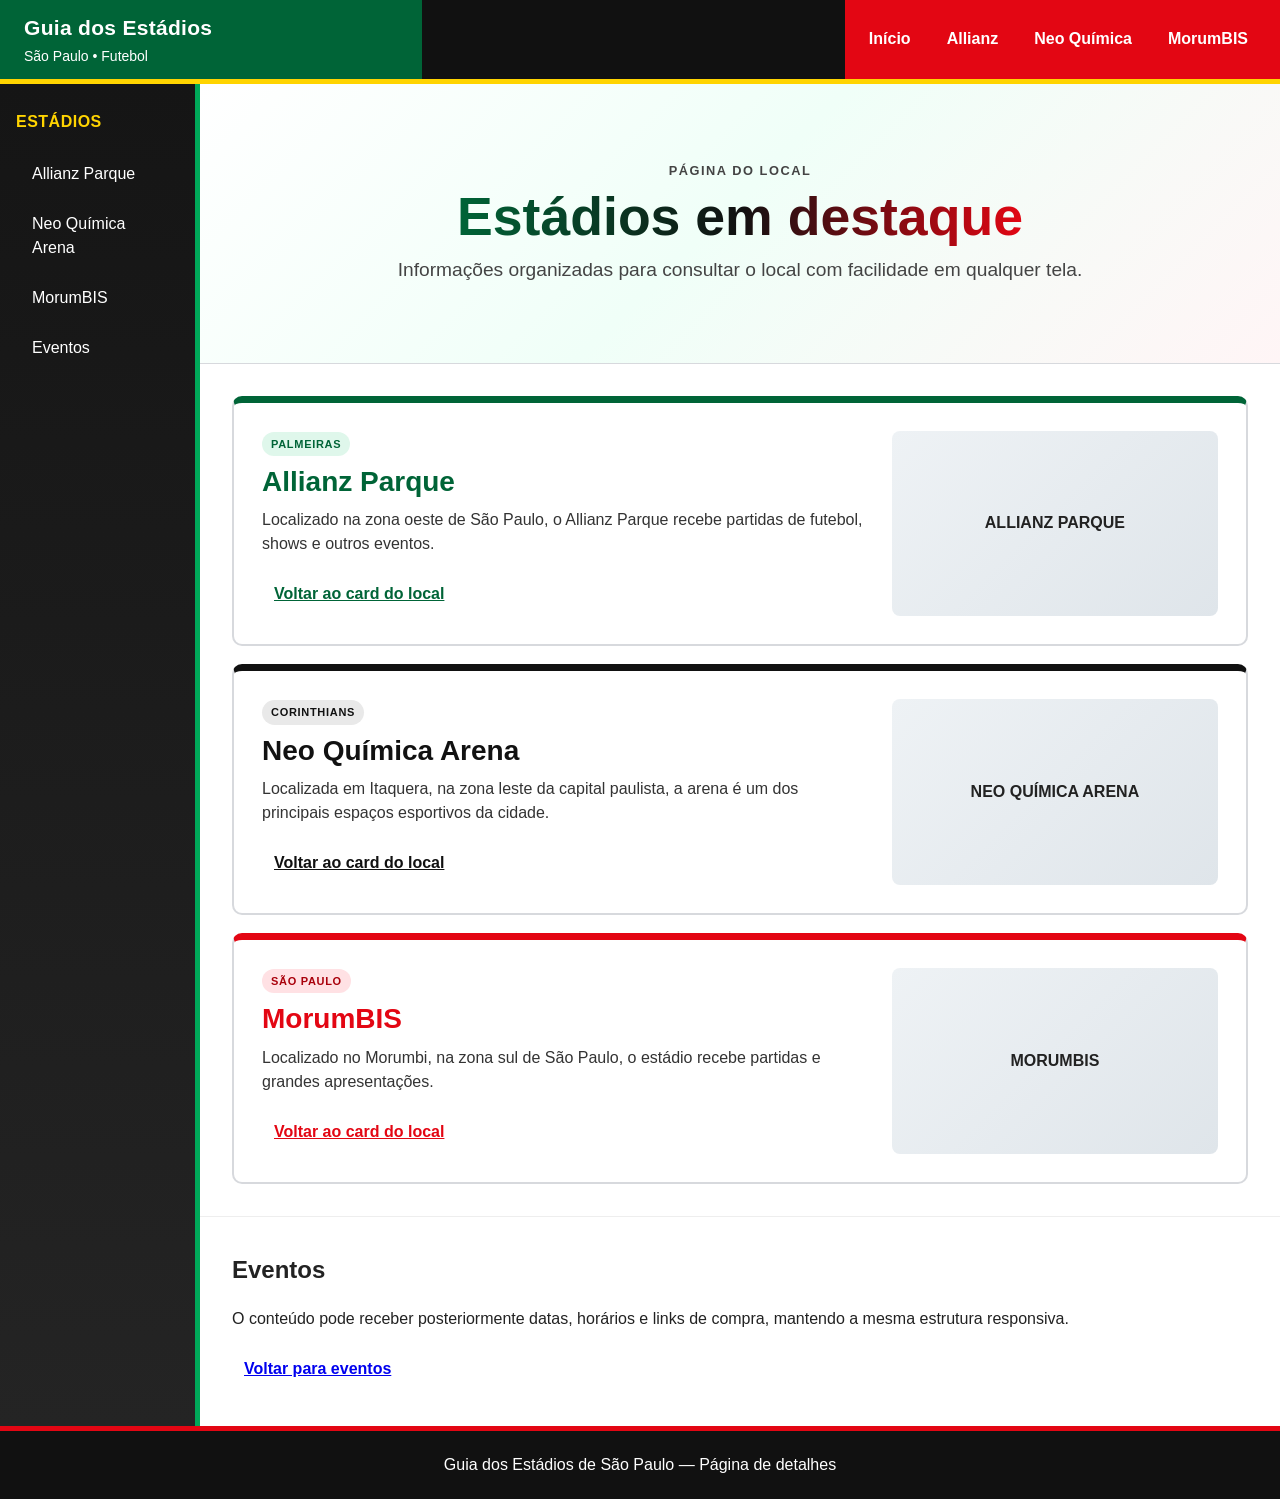
==== detalhe.html @ a21bcfe8 "refactor: reorganizar cabeçalho do guia" ====
<!DOCTYPE html>
<html lang="pt-BR">
<head>
    <meta charset="UTF-8">
    <meta name="viewport" content="width=device-width, initial-scale=1.0">
    <meta name="description" content="Detalhes dos principais estádios de São Paulo e eventos do guia.">
    <title>Detalhes dos estádios | Guia dos Estádios</title>
    <link rel="stylesheet" href="estilo.css">
</head>
<body>
    <header class="cabecalho">
        <div class="cabecalho-conteudo">
            <div class="identidade">
                <strong>Guia dos Estádios</strong>
                <span>São Paulo • Futebol</span>
            </div>
            <nav aria-label="Navegação principal">
                <ul class="menu">
                <li><a href="index.html" aria-label="Voltar para a página inicial">Início</a></li>
                <li><a href="#allianz">Allianz</a></li>
                <li><a href="#neo-quimica">Neo Química</a></li>
                <li><a href="#morumbis">MorumBIS</a></li>
                </ul>
            </nav>
        </div>
    </header>

    <aside class="lateral">
        <nav aria-label="Navegação da página de detalhes">
            <h2>Estádios</h2>
            <ul>
                <li><a href="#allianz">Allianz Parque</a></li>
                <li><a href="#neo-quimica">Neo Química Arena</a></li>
                <li><a href="#morumbis">MorumBIS</a></li>
                <li><a href="#eventos">Eventos</a></li>
            </ul>
        </nav>
    </aside>

    <main>
        <section class="hero hero-detalhe" aria-labelledby="titulo-detalhe">
            <p class="eyebrow">PÁGINA DO LOCAL</p>
            <h1 id="titulo-detalhe">Estádios em destaque</h1>
            <p>Informações organizadas para consultar o local com facilidade em qualquer tela.</p>
        </section>

        <section class="detalhes" aria-label="Detalhes dos estádios">
            <article id="allianz" class="local-detalhe palmeiras">
                <div class="local-conteudo">
                    <span class="time">PALMEIRAS</span>
                    <h2>Allianz Parque</h2>
                    <p>Localizado na zona oeste de São Paulo, o Allianz Parque recebe partidas de futebol, shows e outros eventos.</p>
                    <a class="botao-link" href="index.html#palmeiras">Voltar ao card do local</a>
                </div>
                <div class="media-box">
                    <div class="imagem-placeholder" role="img" aria-label="Representação visual do Allianz Parque">ALLIANZ PARQUE</div>
                </div>
            </article>

            <article id="neo-quimica" class="local-detalhe corinthians">
                <div class="local-conteudo">
                    <span class="time">CORINTHIANS</span>
                    <h2>Neo Química Arena</h2>
                    <p>Localizada em Itaquera, na zona leste da capital paulista, a arena é um dos principais espaços esportivos da cidade.</p>
                    <a class="botao-link" href="index.html#corinthians">Voltar ao card do local</a>
                </div>
                <div class="media-box">
                    <div class="imagem-placeholder" role="img" aria-label="Representação visual da Neo Química Arena">NEO QUÍMICA ARENA</div>
                </div>
            </article>

            <article id="morumbis" class="local-detalhe sao-paulo">
                <div class="local-conteudo">
                    <span class="time">SÃO PAULO</span>
                    <h2>MorumBIS</h2>
                    <p>Localizado no Morumbi, na zona sul de São Paulo, o estádio recebe partidas e grandes apresentações.</p>
                    <a class="botao-link" href="index.html#sao-paulo">Voltar ao card do local</a>
                </div>
                <div class="media-box">
                    <div class="imagem-placeholder" role="img" aria-label="Representação visual do MorumBIS">MORUMBIS</div>
                </div>
            </article>
        </section>

        <section id="eventos" class="secao-informativa">
            <h2>Eventos</h2>
            <p>O conteúdo pode receber posteriormente datas, horários e links de compra, mantendo a mesma estrutura responsiva.</p>
            <a class="botao-link" href="index.html#eventos">Voltar para eventos</a>
        </section>
    </main>

    <footer>
        <p>Guia dos Estádios de São Paulo — Página de detalhes</p>
    </footer>
</body>
</html>
---- estilo.css ----
:root {
    --verde-palmeiras: #006437;
    --verde-brilhante: #00a859;
    --preto-corinthians: #111111;
    --cinza-corinthians: #242424;
    --vermelho-sp: #e30613;
    --vermelho-escuro: #a9000b;
    --branco: #ffffff;
    --cinza-fundo: #f4f5f7;
    --cinza-borda: #d7d9dd;
    --amarelo-destaque: #ffd400;
    --foco: #005fcc;
}

* { box-sizing: border-box; }
html { scroll-behavior: smooth; }
body {
    margin: 0;
    min-height: 100vh;
    display: grid;
    grid-template-columns: minmax(150px, 200px) minmax(0, 1fr);
    grid-template-rows: auto minmax(0, 1fr) auto;
    grid-template-areas: "topo topo" "lado conteudo" "rodape rodape";
    background: var(--cinza-fundo);
    color: #222;
    font-family: Arial, Helvetica, sans-serif;
    font-size: 16px;
    line-height: 1.5;
}

.cabecalho { grid-area: topo; }
.lateral { grid-area: lado; }
main { grid-area: conteudo; min-width: 0; }
footer { grid-area: rodape; }

.cabecalho {
    display: flex;
    min-height: 82px;
    padding: 12px 24px;
    background: linear-gradient(90deg, var(--verde-palmeiras) 0 33%, var(--preto-corinthians) 33% 66%, var(--vermelho-sp) 66% 100%);
    color: var(--branco);
    border-bottom: 5px solid var(--amarelo-destaque);
}
.cabecalho-conteudo {
    width: 100%;
    display: flex;
    justify-content: space-between;
    align-items: center;
    gap: 24px;
}
.identidade { display: flex; flex-direction: column; }
.identidade strong { font-size: 21px; letter-spacing: .3px; }
.identidade span { font-size: 14px; margin-top: 2px; }
.menu { display: flex; align-items: center; flex-wrap: wrap; gap: 8px 20px; margin: 0; padding: 0; list-style: none; }
.menu a, .lateral a, .botao-link { min-height: 44px; }
.menu a {
    display: inline-flex; align-items: center; padding: 10px 8px;
    color: var(--branco); text-decoration: none; font-weight: 700;
}
.menu a:hover { color: var(--amarelo-destaque); }
.menu a.ativo { color: var(--amarelo-destaque); border-bottom: 3px solid var(--amarelo-destaque); }

.lateral {
    padding: 26px 16px;
    background: linear-gradient(180deg, #151515, #242424);
    border-right: 5px solid var(--verde-brilhante);
}
.lateral nav h2 { margin: 0 0 18px; color: var(--amarelo-destaque); font-size: 16px; text-transform: uppercase; letter-spacing: .5px; }
.lateral ul { margin: 0; padding: 0; list-style: none; }
.lateral li { margin-bottom: 6px; }
.lateral a {
    display: flex; align-items: center; padding: 10px 12px;
    color: var(--branco); text-decoration: none; border-left: 4px solid transparent; border-radius: 4px;
}
.lateral a:hover { background: var(--verde-palmeiras); border-left-color: var(--amarelo-destaque); }

.hero {
    display: flex; flex-direction: column; justify-content: center; align-items: center;
    min-height: 280px; padding: 40px 20px; text-align: center;
    background: linear-gradient(135deg, #fff, #f0fff8 48%, #fff5f6);
    border-bottom: 1px solid var(--cinza-borda);
}
.hero h1 {
    margin: 0 0 10px;
    font-size: clamp(2rem, 4.2vw + .4rem, 3.35rem);
    line-height: 1.08;
    font-weight: 800;
    overflow-wrap: anywhere;
    background: linear-gradient(90deg, var(--verde-palmeiras), var(--preto-corinthians), var(--vermelho-sp));
    -webkit-background-clip: text; background-clip: text; color: transparent;
}
.hero p { margin: 0; color: #444; font-size: clamp(1rem, 1vw + .75rem, 1.2rem); }
.eyebrow { margin-bottom: 8px !important; font-size: .8rem !important; font-weight: 800; letter-spacing: .12em; text-transform: uppercase; }

.cards { display: flex; flex-wrap: wrap; gap: 18px; padding: 32px; background: var(--branco); }
.card {
    position: relative; flex: 1 1 280px; min-width: 0; padding: 26px 24px;
    background: var(--branco); border: 2px solid var(--cinza-borda); border-radius: 10px;
    box-shadow: 0 5px 14px rgba(0,0,0,.07);
}
.card:hover { transform: translateY(-4px); box-shadow: 0 10px 22px rgba(0,0,0,.13); }
.card h3, .local-detalhe h2 { margin: 6px 0 10px; font-size: clamp(1.25rem, 1.1vw + 1rem, 1.75rem); line-height: 1.15; }
.card p, .local-detalhe p { margin: 0 0 16px; color: #333; }
.time { display: inline-block; margin-bottom: 4px; padding: 4px 9px; border-radius: 20px; font-size: 11px; font-weight: 800; letter-spacing: .7px; }
.botao-link { display: inline-flex; align-items: center; width: fit-content; padding: 10px 12px; border-radius: 5px; font-weight: 700; text-decoration: underline; }

.card.palmeiras, .local-detalhe.palmeiras { border-top: 7px solid var(--verde-palmeiras); }
.card.palmeiras .time, .local-detalhe.palmeiras .time { background: #dff7eb; color: var(--verde-palmeiras); }
.card.palmeiras h3, .card.palmeiras a, .local-detalhe.palmeiras h2, .local-detalhe.palmeiras a { color: var(--verde-palmeiras); }
.card.corinthians, .local-detalhe.corinthians { border-top: 7px solid var(--preto-corinthians); }
.card.corinthians .time, .local-detalhe.corinthians .time { background: #e9e9e9; color: var(--preto-corinthians); }
.card.corinthians h3, .card.corinthians a, .local-detalhe.corinthians h2, .local-detalhe.corinthians a { color: var(--preto-corinthians); }
.card.sao-paulo, .local-detalhe.sao-paulo { border-top: 7px solid var(--vermelho-sp); }
.card.sao-paulo .time, .local-detalhe.sao-paulo .time { background: #ffe1e4; color: var(--vermelho-escuro); }
.card.sao-paulo h3, .card.sao-paulo a, .local-detalhe.sao-paulo h2, .local-detalhe.sao-paulo a { color: var(--vermelho-sp); }

.secao-informativa { padding: 35px 32px; background: var(--branco); border-top: 1px solid #eee; }
.secao-informativa h2 { margin-top: 0; }

.detalhes { display: grid; gap: 18px; padding: 32px; background: var(--branco); }
.local-detalhe {
    display: grid; grid-template-columns: minmax(0, 1.3fr) minmax(220px, .7fr); gap: 24px;
    padding: 28px; border: 2px solid var(--cinza-borda); border-radius: 10px; background: #fff;
}
.media-box { display: flex; align-items: stretch; min-width: 0; }
.imagem-placeholder {
    width: 100%; min-height: 180px; display: grid; place-items: center; padding: 20px;
    border-radius: 8px; background: linear-gradient(135deg, #eef2f5, #dfe5ea); color: #222;
    font-weight: 800; text-align: center;
}
/* Regra universal para imagens adicionadas futuramente ao guia. */
img { max-width: 100%; height: auto; display: block; }
.media-box img { width: 100%; height: 100%; object-fit: cover; aspect-ratio: 16 / 9; border-radius: 8px; }

footer { padding: 22px; background: var(--preto-corinthians); color: var(--branco); text-align: center; border-top: 5px solid var(--vermelho-sp); }
footer p { margin: 0; }

:focus-visible { outline: 3px solid var(--foco); outline-offset: 3px; border-radius: 3px; }
.sr-only { position: absolute; width: 1px; height: 1px; padding: 0; margin: -1px; overflow: hidden; clip: rect(0,0,0,0); white-space: nowrap; border: 0; }

@media (max-width: 800px) {
    body { grid-template-columns: 1fr; grid-template-rows: auto auto minmax(0, 1fr) auto; grid-template-areas: "topo" "lado" "conteudo" "rodape"; }
    .cabecalho { align-items: stretch; }
    .cabecalho-conteudo { align-items: flex-start; flex-direction: column; gap: 10px; }
    .lateral { padding: 16px; border-right: 0; border-bottom: 5px solid var(--verde-brilhante); }
    .lateral ul { display: grid; grid-template-columns: repeat(2, minmax(0, 1fr)); gap: 6px; }
    .lateral li { margin: 0; }
    .menu { gap: 4px 8px; }
    .cards, .detalhes { padding: 20px; }
    .local-detalhe { grid-template-columns: 1fr; }
}

@media (max-width: 480px) {
    .cabecalho { padding: 12px 16px; }
    .menu { width: 100%; }
    .menu li { flex: 1 1 auto; }
    .menu a { justify-content: center; width: 100%; }
    .lateral ul { grid-template-columns: 1fr; }
    .hero { min-height: 230px; padding: 32px 16px; }
    .cards, .detalhes { padding: 16px; }
    .card, .local-detalhe { padding: 22px 18px; }
    .secao-informativa { padding: 28px 18px; }
}

@media (prefers-reduced-motion: reduce) {
    html { scroll-behavior: auto; }
    *, *::before, *::after { transition: none !important; animation: none !important; }
}
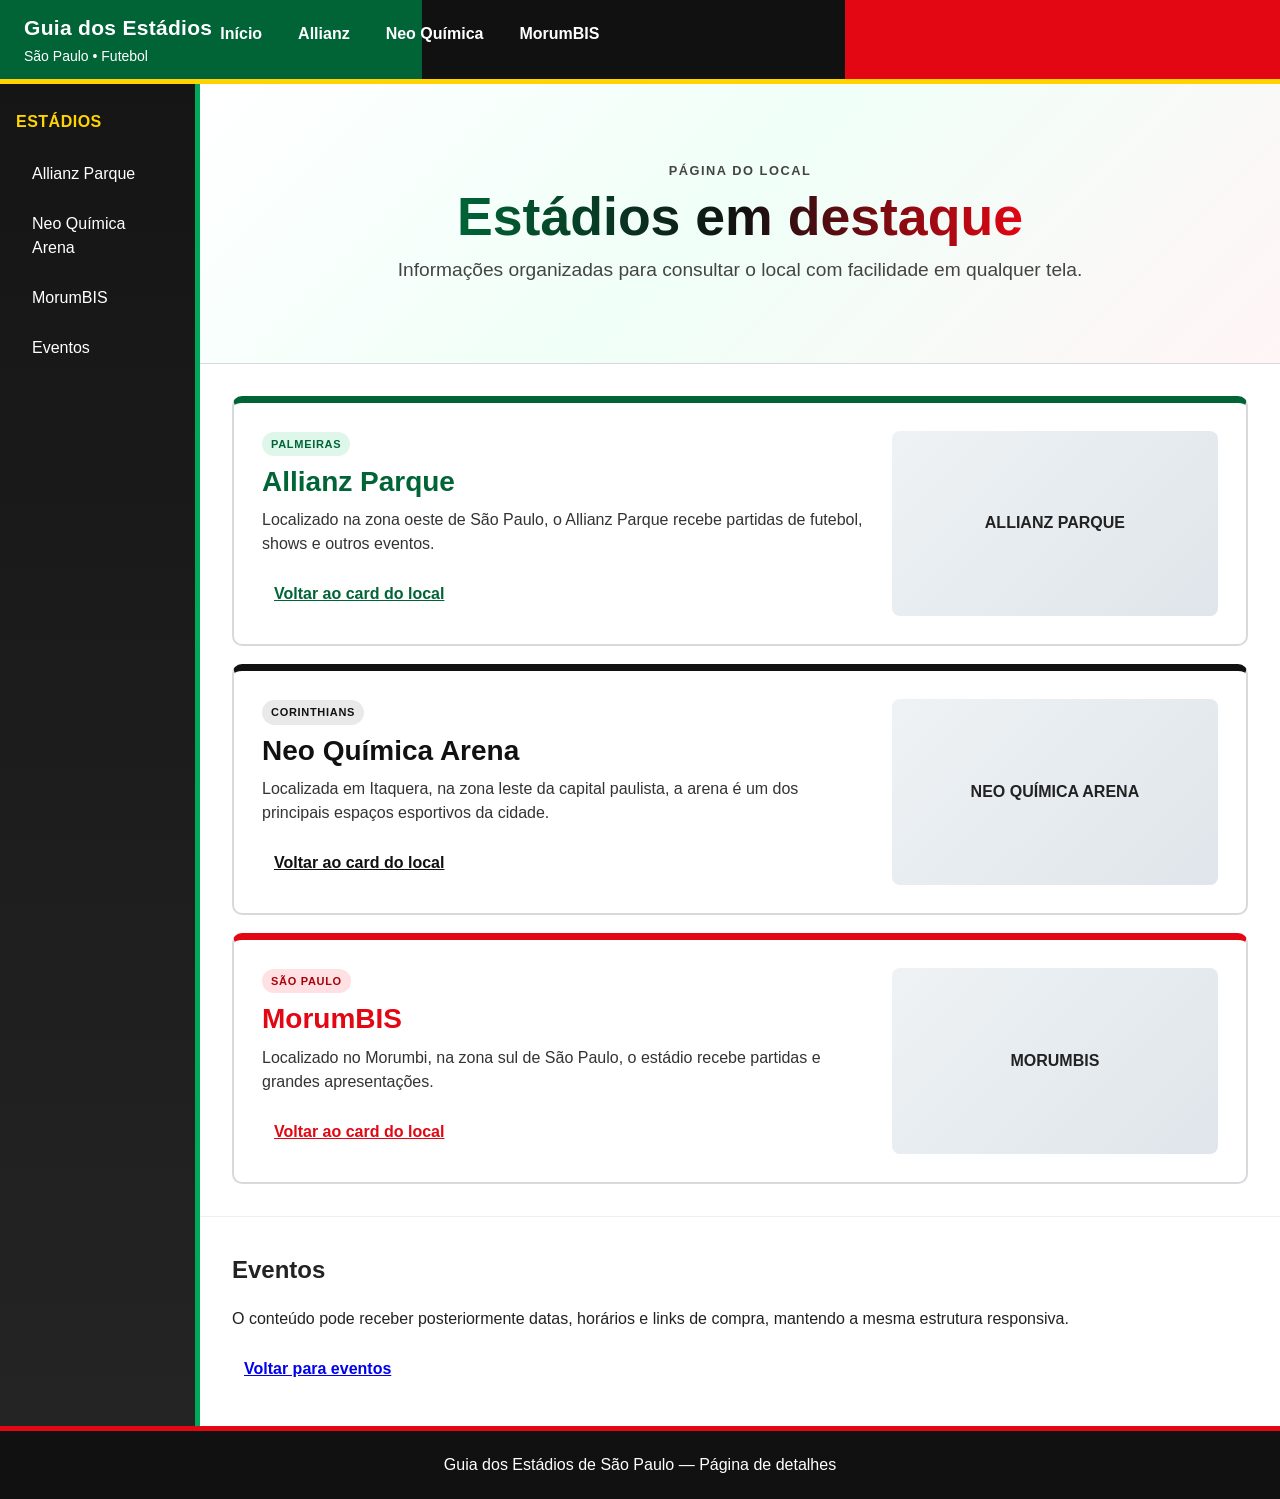
==== commit 3355ef8c: "fix: melhorar acessibilidade da navegação" ====
--- a/detalhe.html
+++ b/detalhe.html
@@ -9,20 +9,18 @@
 </head>
 <body>
     <header class="cabecalho">
-        <div class="cabecalho-conteudo">
-            <div class="identidade">
-                <strong>Guia dos Estádios</strong>
-                <span>São Paulo • Futebol</span>
-            </div>
-            <nav aria-label="Navegação principal">
-                <ul class="menu">
+        <div class="identidade">
+            <strong>Guia dos Estádios</strong>
+            <span>São Paulo • Futebol</span>
+        </div>
+        <nav aria-label="Navegação principal">
+            <ul class="menu">
                 <li><a href="index.html" aria-label="Voltar para a página inicial">Início</a></li>
                 <li><a href="#allianz">Allianz</a></li>
                 <li><a href="#neo-quimica">Neo Química</a></li>
                 <li><a href="#morumbis">MorumBIS</a></li>
-                </ul>
-            </nav>
-        </div>
+            </ul>
+        </nav>
     </header>
 
     <aside class="lateral">
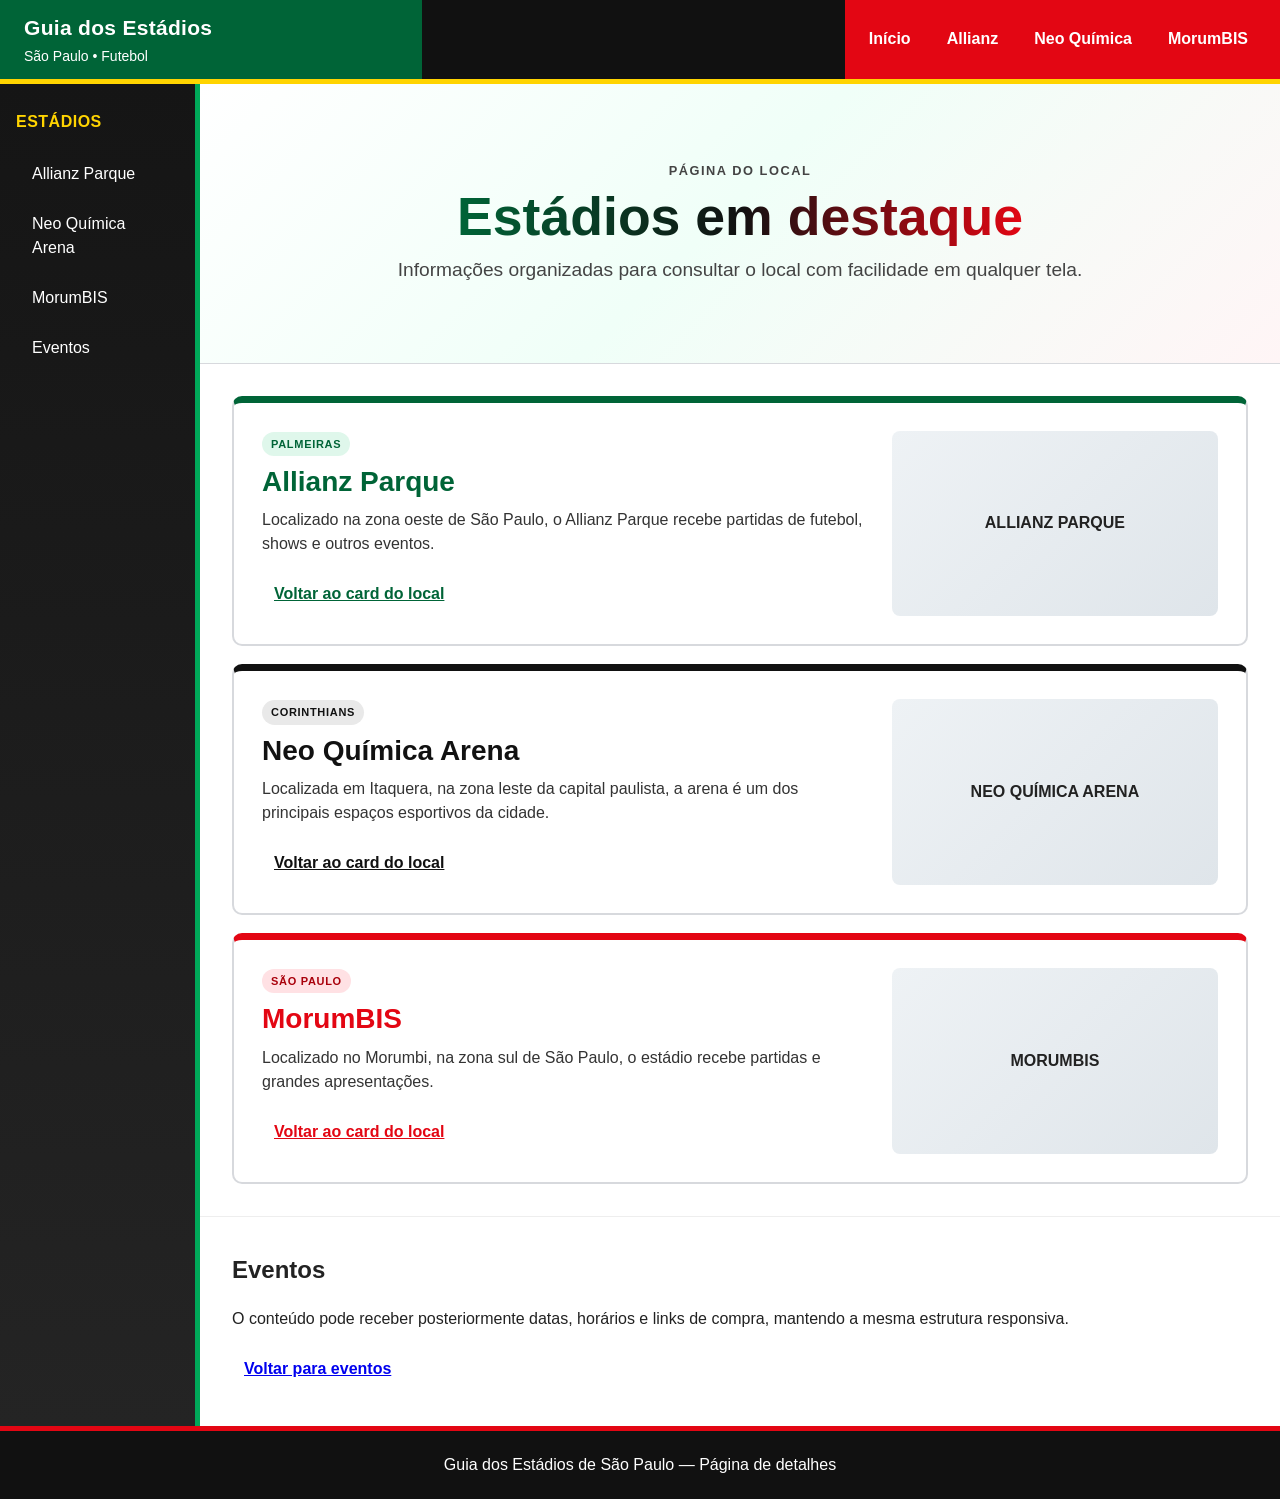
==== commit 3e473ca4: "feat: estruturar guia de estádios" ====
--- a/detalhe.html
+++ b/detalhe.html
@@ -15,7 +15,7 @@
         </div>
         <nav aria-label="Navegação principal">
             <ul class="menu">
-                <li><a href="index.html" aria-label="Voltar para a página inicial">Início</a></li>
+                <li><a href="index.html">Início</a></li>
                 <li><a href="#allianz">Allianz</a></li>
                 <li><a href="#neo-quimica">Neo Química</a></li>
                 <li><a href="#morumbis">MorumBIS</a></li>
--- a/estilo.css
+++ b/estilo.css
@@ -35,18 +35,13 @@
 
 .cabecalho {
     display: flex;
+    justify-content: space-between;
+    align-items: center;
     min-height: 82px;
     padding: 12px 24px;
     background: linear-gradient(90deg, var(--verde-palmeiras) 0 33%, var(--preto-corinthians) 33% 66%, var(--vermelho-sp) 66% 100%);
     color: var(--branco);
     border-bottom: 5px solid var(--amarelo-destaque);
-}
-.cabecalho-conteudo {
-    width: 100%;
-    display: flex;
-    justify-content: space-between;
-    align-items: center;
-    gap: 24px;
 }
 .identidade { display: flex; flex-direction: column; }
 .identidade strong { font-size: 21px; letter-spacing: .3px; }
@@ -140,8 +135,7 @@
 
 @media (max-width: 800px) {
     body { grid-template-columns: 1fr; grid-template-rows: auto auto minmax(0, 1fr) auto; grid-template-areas: "topo" "lado" "conteudo" "rodape"; }
-    .cabecalho { align-items: stretch; }
-    .cabecalho-conteudo { align-items: flex-start; flex-direction: column; gap: 10px; }
+    .cabecalho { align-items: flex-start; flex-direction: column; gap: 10px; }
     .lateral { padding: 16px; border-right: 0; border-bottom: 5px solid var(--verde-brilhante); }
     .lateral ul { display: grid; grid-template-columns: repeat(2, minmax(0, 1fr)); gap: 6px; }
     .lateral li { margin: 0; }
